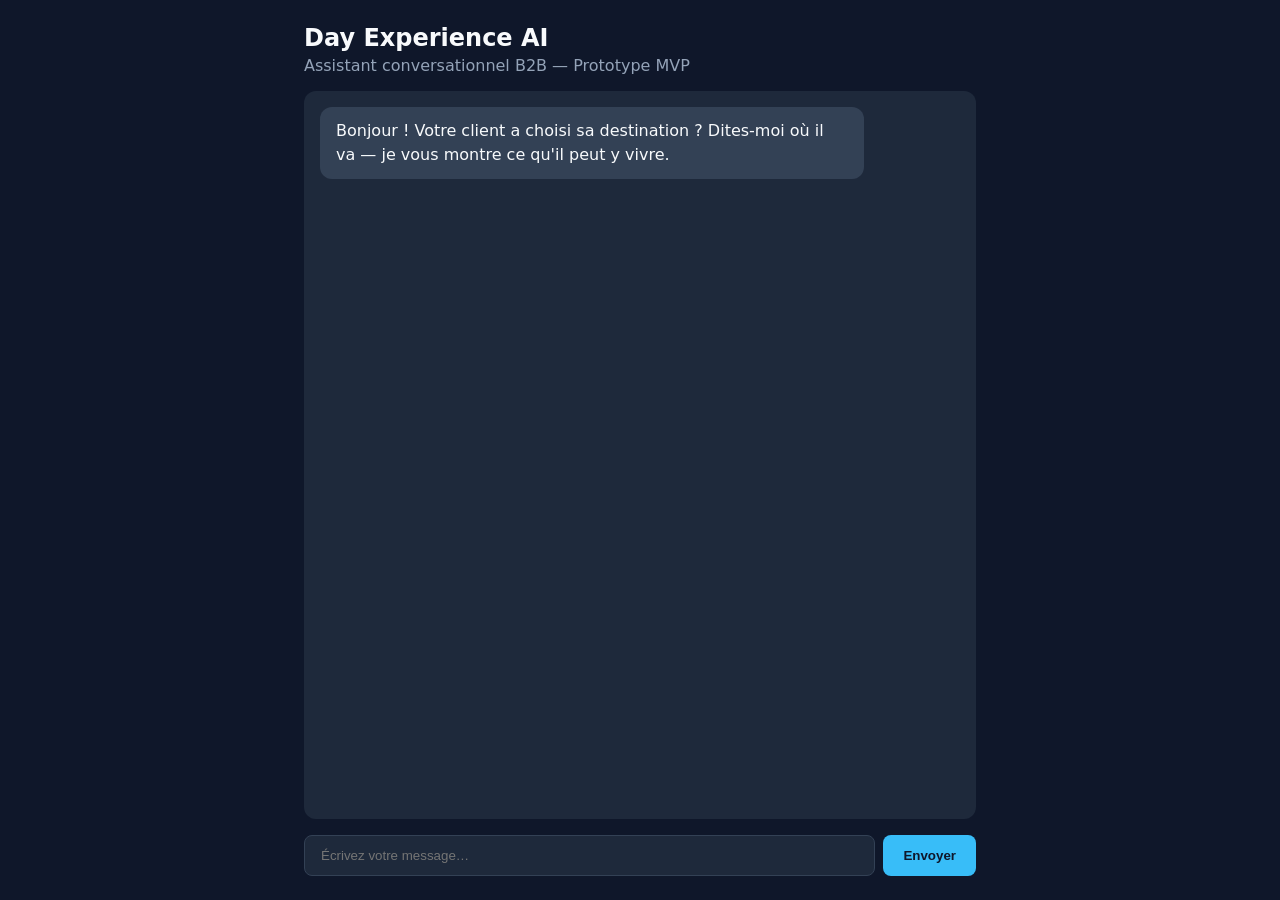
==== frontend/index.html @ 87101e87 "Initial commit" ====
<!DOCTYPE html>
<html lang="fr">
<head>
  <meta charset="UTF-8" />
  <meta name="viewport" content="width=device-width, initial-scale=1.0" />
  <title>Day Experience AI — Démo</title>
  <link rel="stylesheet" href="styles.css" />
</head>
<body>
  <main class="app">
    <header class="header">
      <h1>Day Experience AI</h1>
      <p>Assistant conversationnel B2B — Prototype MVP</p>
    </header>

    <section id="chat" class="chat" aria-live="polite">
      <div class="message bot">
        Bonjour ! Votre client a choisi sa destination ? Dites-moi où il va — je vous montre ce qu'il peut y vivre.
      </div>
    </section>

    <form id="chat-form" class="chat-form">
      <input
        id="message-input"
        type="text"
        placeholder="Écrivez votre message…"
        autocomplete="off"
        required
      />
      <button type="submit">Envoyer</button>
    </form>

    <section id="quote-panel" class="quote-panel" hidden>
      <div id="quote-summary" class="quote-summary"></div>
      <button type="button" id="quote-generate-btn" class="quote-generate-btn" disabled>
        Générer le devis PDF
      </button>
      <p id="quote-hint" class="quote-hint"></p>
    </section>
  </main>

  <script src="app.js"></script>
</body>
</html>
---- frontend/styles.css ----
:root {
  --bg: #0f172a;
  --surface: #1e293b;
  --accent: #38bdf8;
  --text: #f8fafc;
  --muted: #94a3b8;
}

* {
  box-sizing: border-box;
}

body {
  margin: 0;
  font-family: system-ui, -apple-system, sans-serif;
  background: var(--bg);
  color: var(--text);
  min-height: 100vh;
}

.app {
  max-width: 720px;
  margin: 0 auto;
  padding: 1.5rem;
  display: flex;
  flex-direction: column;
  min-height: 100vh;
}

.header h1 {
  margin: 0 0 0.25rem;
  font-size: 1.5rem;
}

.header p {
  margin: 0 0 1rem;
  color: var(--muted);
}

.chat {
  flex: 1;
  background: var(--surface);
  border-radius: 12px;
  padding: 1rem;
  overflow-y: auto;
  display: flex;
  flex-direction: column;
  gap: 0.75rem;
  margin-bottom: 1rem;
}

.message {
  max-width: 85%;
  padding: 0.75rem 1rem;
  border-radius: 12px;
  line-height: 1.5;
}

.message.bot {
  align-self: flex-start;
  background: #334155;
}

.message.user {
  align-self: flex-end;
  background: var(--accent);
  color: #0f172a;
}

.chat-form {
  display: flex;
  gap: 0.5rem;
}

.chat-form input {
  flex: 1;
  padding: 0.75rem 1rem;
  border: 1px solid #334155;
  border-radius: 8px;
  background: var(--surface);
  color: var(--text);
}

.chat-form button {
  padding: 0.75rem 1.25rem;
  border: none;
  border-radius: 8px;
  background: var(--accent);
  color: #0f172a;
  font-weight: 600;
  cursor: pointer;
}

.chat-form button:hover {
  opacity: 0.9;
}

.quote-download {
  display: flex;
  flex-direction: column;
  gap: 0.5rem;
}

.quote-download p {
  margin: 0;
}

.quote-btn {
  display: inline-block;
  padding: 0.5rem 1rem;
  background: #22c55e;
  color: #052e16;
  border-radius: 8px;
  font-weight: 600;
  text-decoration: none;
  width: fit-content;
}

.quote-btn:hover {
  opacity: 0.9;
}

.quote-panel {
  margin-top: 1rem;
  padding: 1rem;
  background: var(--surface);
  border-radius: 12px;
  border: 1px solid #334155;
}

.quote-summary {
  white-space: pre-line;
  font-size: 0.85rem;
  color: var(--muted);
  margin-bottom: 0.75rem;
  line-height: 1.45;
}

.quote-generate-btn {
  width: 100%;
  padding: 0.85rem 1rem;
  border: none;
  border-radius: 8px;
  background: #22c55e;
  color: #052e16;
  font-weight: 700;
  font-size: 1rem;
  cursor: pointer;
}

.quote-generate-btn:disabled {
  background: #334155;
  color: var(--muted);
  cursor: not-allowed;
}

.quote-generate-btn:not(:disabled):hover {
  opacity: 0.92;
}

.quote-hint {
  margin: 0.5rem 0 0;
  font-size: 0.8rem;
  color: var(--muted);
}
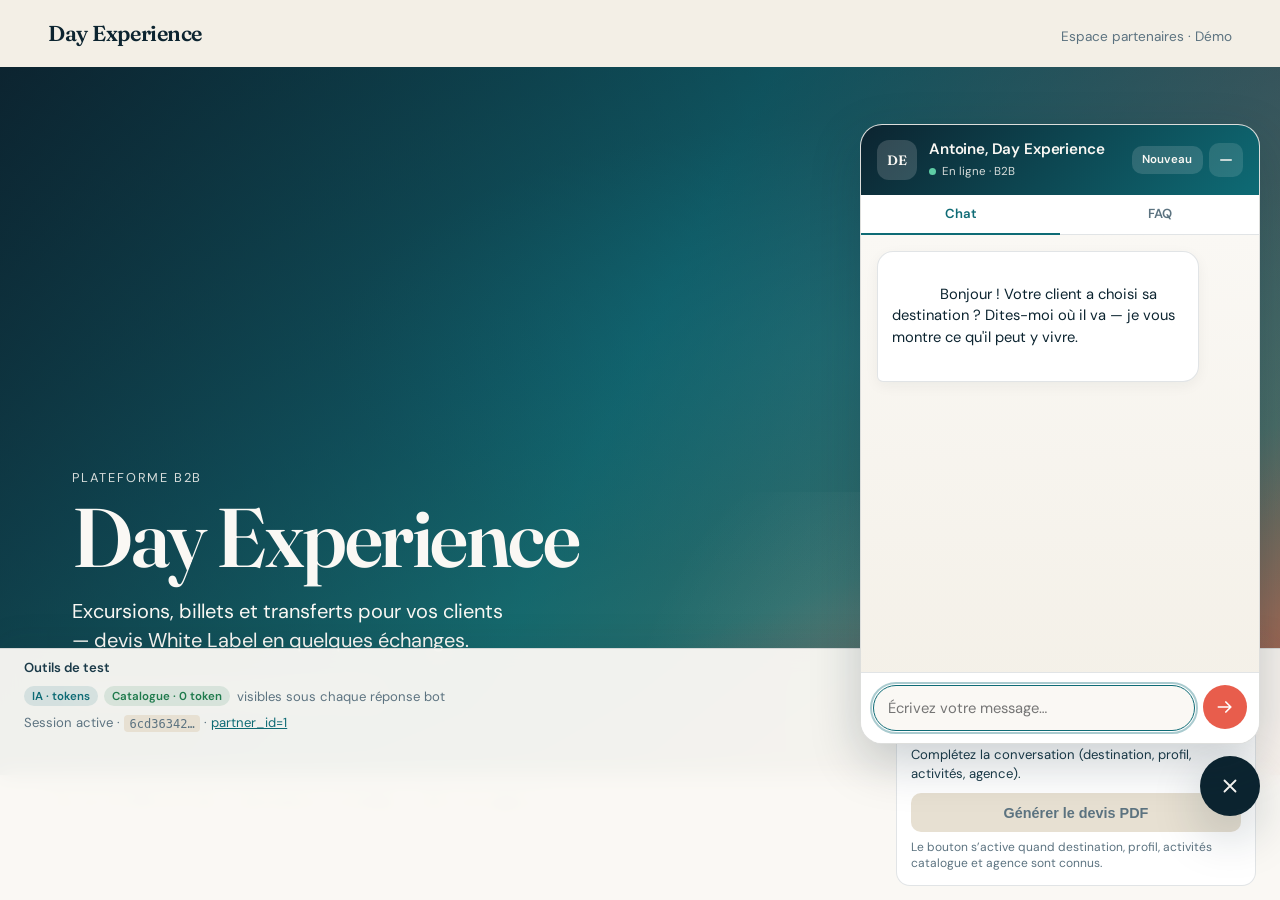
==== commit 54610a60: "Add conversation state machine, intent router, and golden transcript coverage. Stabilize quote confi" ====
--- a/frontend/index.html
+++ b/frontend/index.html
@@ -3,41 +3,191 @@
 <head>
   <meta charset="UTF-8" />
   <meta name="viewport" content="width=device-width, initial-scale=1.0" />
-  <title>Day Experience AI — Démo</title>
+  <title>Day Experience — Assistant B2B</title>
+  <link rel="preconnect" href="https://fonts.googleapis.com" />
+  <link rel="preconnect" href="https://fonts.gstatic.com" crossorigin />
+  <link href="https://fonts.googleapis.com/css2?family=DM+Sans:ital,opsz,wght@0,9..40,400;0,9..40,500;0,9..40,600;0,9..40,700;1,9..40,400&family=Fraunces:opsz,wght@9..144,500;9..144,600;9..144,700&display=swap" rel="stylesheet" />
   <link rel="stylesheet" href="styles.css" />
 </head>
 <body>
-  <main class="app">
-    <header class="header">
-      <h1>Day Experience AI</h1>
-      <p>Assistant conversationnel B2B — Prototype MVP</p>
-    </header>
+  <!-- Backdrop : site Day Experience (démo) -->
+  <div class="site">
+    <nav class="site-nav">
+      <span class="brand">Day Experience</span>
+      <span class="nav-meta">Espace partenaires · Démo</span>
+    </nav>
 
-    <section id="chat" class="chat" aria-live="polite">
-      <div class="message bot">
-        Bonjour ! Votre client a choisi sa destination ? Dites-moi où il va — je vous montre ce qu'il peut y vivre.
+    <section class="hero">
+      <div class="hero-copy">
+        <p class="hero-kicker">Plateforme B2B</p>
+        <h1 class="hero-title">Day Experience</h1>
+        <p class="hero-lead">
+          Excursions, billets et transferts pour vos clients — devis White Label en quelques échanges.
+        </p>
+        <p class="hero-hint">
+          L’assistant partenaire s’ouvre en bas à droite.
+        </p>
       </div>
     </section>
 
-    <form id="chat-form" class="chat-form">
-      <input
-        id="message-input"
-        type="text"
-        placeholder="Écrivez votre message…"
-        autocomplete="off"
-        required
-      />
-      <button type="submit">Envoyer</button>
-    </form>
+    <section class="site-strip" aria-hidden="true">
+      <p>Plus de 20&nbsp;000 activités · Destinations mondiales · Tarifs nets agence</p>
+    </section>
+  </div>
 
-    <section id="quote-panel" class="quote-panel" hidden>
-      <div id="quote-summary" class="quote-summary"></div>
-      <button type="button" id="quote-generate-btn" class="quote-generate-btn" disabled>
-        Générer le devis PDF
+  <!-- Launcher flotant -->
+  <button
+    type="button"
+    id="chat-launcher"
+    class="chat-launcher"
+    aria-label="Ouvrir l’assistant Day Experience"
+    aria-expanded="false"
+    aria-controls="chat-widget"
+  >
+    <span class="launcher-icon launcher-icon-open" aria-hidden="true">
+      <svg width="28" height="28" viewBox="0 0 24 24" fill="none">
+        <path d="M4 6.5A2.5 2.5 0 0 1 6.5 4h11A2.5 2.5 0 0 1 20 6.5v7a2.5 2.5 0 0 1-2.5 2.5H12l-4 3.5V16H6.5A2.5 2.5 0 0 1 4 13.5v-7Z" stroke="currentColor" stroke-width="1.7" stroke-linejoin="round"/>
+        <circle cx="9" cy="10" r="1" fill="currentColor"/>
+        <circle cx="12" cy="10" r="1" fill="currentColor"/>
+        <circle cx="15" cy="10" r="1" fill="currentColor"/>
+      </svg>
+    </span>
+    <span class="launcher-icon launcher-icon-close" aria-hidden="true">
+      <svg width="22" height="22" viewBox="0 0 24 24" fill="none">
+        <path d="M6 6l12 12M18 6L6 18" stroke="currentColor" stroke-width="2" stroke-linecap="round"/>
+      </svg>
+    </span>
+  </button>
+
+  <!-- Widget chat popup -->
+  <aside
+    id="chat-widget"
+    class="chat-widget"
+    role="dialog"
+    aria-label="Assistant Day Experience"
+    aria-hidden="true"
+  >
+    <header class="widget-header">
+      <div class="widget-identity">
+        <span class="widget-avatar" aria-hidden="true">DE</span>
+        <div>
+          <strong class="widget-title">Antoine, Day Experience</strong>
+          <span class="widget-status"><span class="status-dot"></span> En ligne · B2B</span>
+        </div>
+      </div>
+      <div class="widget-header-actions">
+        <button type="button" id="chat-new-session" class="widget-new" aria-label="Nouvelle conversation">
+          Nouveau
+        </button>
+        <button type="button" id="chat-minimize" class="widget-minimize" aria-label="Réduire le chat">
+          <svg width="18" height="18" viewBox="0 0 24 24" fill="none" aria-hidden="true">
+            <path d="M5 12h14" stroke="currentColor" stroke-width="2" stroke-linecap="round"/>
+          </svg>
+        </button>
+      </div>
+    </header>
+
+    <nav class="widget-tabs" role="tablist" aria-label="Assistant">
+      <button
+        type="button"
+        class="widget-tab is-active"
+        role="tab"
+        id="tab-chat"
+        aria-selected="true"
+        aria-controls="panel-chat"
+        data-tab="chat"
+      >
+        Chat
       </button>
-      <p id="quote-hint" class="quote-hint"></p>
-    </section>
-  </main>
+      <button
+        type="button"
+        class="widget-tab"
+        role="tab"
+        id="tab-faq"
+        aria-selected="false"
+        aria-controls="panel-faq"
+        data-tab="faq"
+      >
+        FAQ
+      </button>
+    </nav>
+
+    <div id="panel-chat" class="widget-panel is-active" role="tabpanel" aria-labelledby="tab-chat">
+      <section id="chat" class="chat" aria-live="polite">
+        <div class="message bot">
+          <div class="message-body">
+            Bonjour ! Votre client a choisi sa destination ? Dites-moi où il va — je vous montre ce qu'il peut y vivre.
+          </div>
+        </div>
+      </section>
+
+      <form id="chat-form" class="chat-form">
+        <input
+          id="message-input"
+          type="text"
+          placeholder="Écrivez votre message…"
+          autocomplete="off"
+          required
+        />
+        <button type="submit" aria-label="Envoyer">
+          <svg width="20" height="20" viewBox="0 0 24 24" fill="none" aria-hidden="true">
+            <path d="M4 12h14M13 6l6 6-6 6" stroke="currentColor" stroke-width="2" stroke-linecap="round" stroke-linejoin="round"/>
+          </svg>
+        </button>
+      </form>
+    </div>
+
+    <div id="panel-faq" class="widget-panel" role="tabpanel" aria-labelledby="tab-faq" hidden>
+      <div class="faq-toolbar">
+        <label class="faq-search-label" for="faq-search">Rechercher</label>
+        <input
+          id="faq-search"
+          type="search"
+          class="faq-search"
+          placeholder="Ex. commission, annulation…"
+          autocomplete="off"
+        />
+      </div>
+      <div id="faq-list" class="faq-list" aria-live="polite"></div>
+      <p id="faq-empty" class="faq-empty" hidden>Aucun résultat pour cette recherche.</p>
+    </div>
+  </aside>
+
+  <!-- Dock test : tokens + devis (conservé pour QA) -->
+  <aside class="dev-dock" aria-label="Outils de test">
+    <button type="button" id="dock-toggle" class="dock-toggle" aria-expanded="true">
+      <span>Outils de test</span>
+      <span class="dock-chevron" aria-hidden="true">▾</span>
+    </button>
+    <div id="dock-body" class="dock-body">
+      <div class="dock-meta">
+        <p class="dock-legend">
+          <span class="pill pill-llm">IA · tokens</span>
+          <span class="pill pill-local">Catalogue · 0 token</span>
+          visibles sous chaque réponse bot
+        </p>
+        <p class="dock-session">
+          Session active ·
+          <code id="session-display">—</code>
+          ·
+          <a id="partner-link" href="?partner_id=1">partner_id=1</a>
+        </p>
+      </div>
+
+      <section id="quote-panel" class="quote-panel">
+        <h2 class="quote-heading">Devis manager</h2>
+        <div id="quote-summary" class="quote-summary">
+          Complétez la conversation (destination, profil, activités, agence).
+        </div>
+        <button type="button" id="quote-generate-btn" class="quote-generate-btn" disabled>
+          Générer le devis PDF
+        </button>
+        <p id="quote-hint" class="quote-hint">
+          Le bouton s’active quand destination, profil, activités catalogue et agence sont connus.
+        </p>
+      </section>
+    </div>
+  </aside>
 
   <script src="app.js"></script>
 </body>
--- a/frontend/styles.css
+++ b/frontend/styles.css
@@ -1,98 +1,654 @@
 :root {
-  --bg: #0f172a;
-  --surface: #1e293b;
-  --accent: #38bdf8;
-  --text: #f8fafc;
-  --muted: #94a3b8;
+  --ink: #0c2430;
+  --ink-soft: #1a3a48;
+  --sand: #f3efe6;
+  --sand-deep: #e7e0d2;
+  --foam: #faf8f4;
+  --sea: #0e6b75;
+  --sea-bright: #128a96;
+  --coral: #e85d4c;
+  --coral-deep: #d44938;
+  --mist: #5c7380;
+  --line: rgba(12, 36, 48, 0.12);
+  --shadow: 0 18px 50px rgba(12, 36, 48, 0.22);
+  --radius-lg: 22px;
+  --font-display: "Fraunces", Georgia, serif;
+  --font-body: "DM Sans", sans-serif;
+  --widget-w: min(400px, calc(100vw - 1.5rem));
+  --widget-h: min(620px, calc(100vh - 7.5rem));
+  --dock-h: auto;
 }
 
 * {
   box-sizing: border-box;
 }
 
+html,
 body {
   margin: 0;
-  font-family: system-ui, -apple-system, sans-serif;
-  background: var(--bg);
-  color: var(--text);
+  min-height: 100%;
+}
+
+body {
+  font-family: var(--font-body);
+  color: var(--ink);
+  background: var(--sand);
+  overflow-x: hidden;
+}
+
+/* ——— Site backdrop ——— */
+.site {
   min-height: 100vh;
-}
-
-.app {
-  max-width: 720px;
-  margin: 0 auto;
-  padding: 1.5rem;
   display: flex;
   flex-direction: column;
-  min-height: 100vh;
-}
-
-.header h1 {
-  margin: 0 0 0.25rem;
-  font-size: 1.5rem;
-}
-
-.header p {
-  margin: 0 0 1rem;
-  color: var(--muted);
+}
+
+.site-nav {
+  display: flex;
+  align-items: baseline;
+  justify-content: space-between;
+  gap: 1rem;
+  padding: 1.25rem clamp(1.25rem, 4vw, 3rem);
+  position: relative;
+  z-index: 2;
+}
+
+.brand {
+  font-family: var(--font-display);
+  font-size: 1.35rem;
+  font-weight: 600;
+  letter-spacing: -0.02em;
+}
+
+.nav-meta {
+  font-size: 0.85rem;
+  color: var(--mist);
+}
+
+.hero {
+  flex: 1;
+  position: relative;
+  display: grid;
+  align-items: end;
+  min-height: 72vh;
+  padding: clamp(2rem, 6vw, 4.5rem);
+  background:
+    linear-gradient(115deg, rgba(12, 36, 48, 0.72) 0%, rgba(14, 107, 117, 0.45) 48%, rgba(232, 93, 76, 0.28) 100%),
+    radial-gradient(ellipse 80% 60% at 70% 40%, rgba(18, 138, 150, 0.35), transparent 55%),
+    linear-gradient(160deg, #0c2430 0%, #134e5a 42%, #1f6f6a 70%, #c96b4a 100%);
+  color: var(--foam);
+  overflow: hidden;
+  animation: hero-in 0.9s ease-out both;
+}
+
+.hero::after {
+  content: "";
+  position: absolute;
+  inset: auto -10% -30% 40%;
+  height: 70%;
+  background: radial-gradient(circle, rgba(250, 248, 244, 0.14), transparent 65%);
+  pointer-events: none;
+  animation: drift 12s ease-in-out infinite alternate;
+}
+
+.hero-copy {
+  position: relative;
+  z-index: 1;
+  max-width: 34rem;
+}
+
+.hero-kicker {
+  margin: 0 0 0.75rem;
+  font-size: 0.8rem;
+  letter-spacing: 0.14em;
+  text-transform: uppercase;
+  opacity: 0.85;
+}
+
+.hero-title {
+  margin: 0;
+  font-family: var(--font-display);
+  font-size: clamp(2.8rem, 8vw, 5.2rem);
+  font-weight: 600;
+  letter-spacing: -0.03em;
+  line-height: 0.95;
+  animation: rise 0.85s 0.1s ease-out both;
+}
+
+.hero-lead {
+  margin: 1.25rem 0 0;
+  font-size: clamp(1.05rem, 2.2vw, 1.25rem);
+  line-height: 1.45;
+  max-width: 28rem;
+  opacity: 0.92;
+  animation: rise 0.85s 0.22s ease-out both;
+}
+
+.hero-hint {
+  margin: 1.75rem 0 0;
+  font-size: 0.92rem;
+  opacity: 0.75;
+  animation: rise 0.85s 0.35s ease-out both;
+}
+
+.site-strip {
+  padding: 1rem clamp(1.25rem, 4vw, 3rem) 5.5rem;
+  background: var(--foam);
+  border-top: 1px solid var(--line);
+}
+
+.site-strip p {
+  margin: 0;
+  color: var(--mist);
+  font-size: 0.95rem;
+}
+
+@keyframes hero-in {
+  from { opacity: 0.6; }
+  to { opacity: 1; }
+}
+
+@keyframes rise {
+  from { opacity: 0; transform: translateY(14px); }
+  to { opacity: 1; transform: translateY(0); }
+}
+
+@keyframes drift {
+  from { transform: translate3d(0, 0, 0); }
+  to { transform: translate3d(-4%, 6%, 0); }
+}
+
+@keyframes widget-in {
+  from { opacity: 0; transform: translateY(16px) scale(0.96); }
+  to { opacity: 1; transform: translateY(0) scale(1); }
+}
+
+@keyframes pulse-dot {
+  0%, 100% { opacity: 1; transform: scale(1); }
+  50% { opacity: 0.55; transform: scale(0.85); }
+}
+
+/* ——— Launcher ——— */
+.chat-launcher {
+  position: fixed;
+  right: 1.25rem;
+  bottom: 5.25rem;
+  z-index: 40;
+  width: 60px;
+  height: 60px;
+  border: none;
+  border-radius: 999px;
+  background: var(--sea);
+  color: var(--foam);
+  box-shadow: var(--shadow);
+  cursor: pointer;
+  display: grid;
+  place-items: center;
+  transition: transform 0.2s ease, background 0.2s ease, box-shadow 0.2s ease;
+}
+
+.chat-launcher:hover {
+  background: var(--sea-bright);
+  transform: translateY(-2px) scale(1.03);
+}
+
+.chat-launcher:focus-visible {
+  outline: 3px solid var(--coral);
+  outline-offset: 3px;
+}
+
+.chat-launcher.is-open {
+  background: var(--ink);
+}
+
+.launcher-icon {
+  display: grid;
+  place-items: center;
+  transition: opacity 0.2s ease, transform 0.2s ease;
+}
+
+.launcher-icon-close {
+  position: absolute;
+  opacity: 0;
+  transform: rotate(-45deg) scale(0.8);
+}
+
+.chat-launcher.is-open .launcher-icon-open {
+  opacity: 0;
+  transform: rotate(45deg) scale(0.8);
+}
+
+.chat-launcher.is-open .launcher-icon-close {
+  opacity: 1;
+  transform: rotate(0) scale(1);
+}
+
+/* ——— Chat widget ——— */
+.chat-widget {
+  position: fixed;
+  right: 1.25rem;
+  bottom: calc(5.25rem + 72px);
+  z-index: 50;
+  width: var(--widget-w);
+  height: var(--widget-h);
+  max-height: var(--widget-h);
+  display: flex;
+  flex-direction: column;
+  background: var(--foam);
+  border-radius: var(--radius-lg);
+  box-shadow: var(--shadow);
+  border: 1px solid var(--line);
+  overflow: hidden;
+  opacity: 0;
+  pointer-events: none;
+  transform: translateY(16px) scale(0.96);
+  transform-origin: bottom right;
+}
+
+.chat-widget.is-open {
+  opacity: 1;
+  pointer-events: auto;
+  animation: widget-in 0.28s cubic-bezier(0.22, 1, 0.36, 1) both;
+}
+
+.widget-header {
+  display: flex;
+  align-items: center;
+  justify-content: space-between;
+  gap: 0.75rem;
+  padding: 0.9rem 1rem;
+  background: linear-gradient(135deg, var(--ink) 0%, var(--sea) 100%);
+  color: var(--foam);
+}
+
+.widget-identity {
+  display: flex;
+  align-items: center;
+  gap: 0.75rem;
+  min-width: 0;
+}
+
+.widget-avatar {
+  flex-shrink: 0;
+  width: 40px;
+  height: 40px;
+  border-radius: 12px;
+  display: grid;
+  place-items: center;
+  background: rgba(250, 248, 244, 0.16);
+  font-family: var(--font-display);
+  font-size: 0.85rem;
+  font-weight: 600;
+}
+
+.widget-title {
+  display: block;
+  font-size: 0.95rem;
+  font-weight: 600;
+  letter-spacing: -0.01em;
+}
+
+.widget-status {
+  display: inline-flex;
+  align-items: center;
+  gap: 0.35rem;
+  font-size: 0.72rem;
+  opacity: 0.85;
+}
+
+.status-dot {
+  width: 7px;
+  height: 7px;
+  border-radius: 50%;
+  background: #6ee7b7;
+  animation: pulse-dot 2s ease-in-out infinite;
+}
+
+.widget-header-actions {
+  display: flex;
+  align-items: center;
+  gap: 0.4rem;
+  flex-shrink: 0;
+}
+
+.widget-new {
+  border: none;
+  background: rgba(250, 248, 244, 0.14);
+  color: var(--foam);
+  font: inherit;
+  font-size: 0.72rem;
+  font-weight: 600;
+  padding: 0.4rem 0.65rem;
+  border-radius: 10px;
+  cursor: pointer;
+  white-space: nowrap;
+}
+
+.widget-new:hover {
+  background: rgba(250, 248, 244, 0.24);
+}
+
+.widget-minimize {
+  border: none;
+  background: rgba(250, 248, 244, 0.12);
+  color: var(--foam);
+  width: 34px;
+  height: 34px;
+  border-radius: 10px;
+  cursor: pointer;
+  display: grid;
+  place-items: center;
+}
+
+.widget-minimize:hover {
+  background: rgba(250, 248, 244, 0.22);
+}
+
+.widget-tabs {
+  display: flex;
+  gap: 0;
+  border-bottom: 1px solid var(--line);
+  background: #fff;
+  flex-shrink: 0;
+}
+
+.widget-tab {
+  flex: 1;
+  border: none;
+  background: transparent;
+  padding: 0.65rem 0.5rem;
+  font: inherit;
+  font-size: 0.82rem;
+  font-weight: 600;
+  color: var(--mist);
+  cursor: pointer;
+  border-bottom: 2px solid transparent;
+  margin-bottom: -1px;
+  transition: color 0.15s ease, border-color 0.15s ease;
+}
+
+.widget-tab:hover {
+  color: var(--ink);
+}
+
+.widget-tab.is-active {
+  color: var(--sea);
+  border-bottom-color: var(--sea);
+}
+
+.widget-panel {
+  display: none;
+  flex: 1 1 auto;
+  min-height: 0;
+  flex-direction: column;
+  overflow: hidden;
+}
+
+.widget-panel.is-active {
+  display: flex;
 }
 
 .chat {
   flex: 1;
-  background: var(--surface);
-  border-radius: 12px;
+  overflow-y: auto;
   padding: 1rem;
-  overflow-y: auto;
   display: flex;
   flex-direction: column;
   gap: 0.75rem;
-  margin-bottom: 1rem;
+  background:
+    linear-gradient(180deg, var(--foam), var(--sand) 120%);
+}
+
+.faq-toolbar {
+  padding: 0.75rem 0.85rem 0.5rem;
+  background: var(--foam);
+  border-bottom: 1px solid var(--line);
+  flex-shrink: 0;
+}
+
+.faq-search-label {
+  position: absolute;
+  width: 1px;
+  height: 1px;
+  overflow: hidden;
+  clip: rect(0 0 0 0);
+}
+
+.faq-search {
+  width: 100%;
+  padding: 0.65rem 0.85rem;
+  border: 1px solid var(--line);
+  border-radius: 12px;
+  background: #fff;
+  color: var(--ink);
+  font: inherit;
+  font-size: 0.88rem;
+}
+
+.faq-search:focus {
+  outline: 2px solid rgba(14, 107, 117, 0.35);
+  outline-offset: 1px;
+  border-color: var(--sea);
+}
+
+.faq-list {
+  flex: 1 1 auto;
+  min-height: 0;
+  overflow-x: hidden;
+  overflow-y: auto;
+  padding: 0.65rem 0.75rem 1rem;
+  background: linear-gradient(180deg, var(--foam), var(--sand) 120%);
+  -webkit-overflow-scrolling: touch;
+}
+
+.faq-item {
+  display: block;
+  flex: none;
+  flex-shrink: 0;
+  width: 100%;
+  margin: 0 0 0.55rem;
+  border: 1px solid var(--line);
+  border-radius: 12px;
+  background: #fff;
+  overflow: visible;
+  box-sizing: border-box;
+}
+
+.faq-item:last-child {
+  margin-bottom: 0;
+}
+
+.faq-item-q {
+  width: 100%;
+  display: flex;
+  align-items: flex-start;
+  justify-content: space-between;
+  gap: 0.6rem;
+  padding: 0.75rem 0.85rem;
+  border: none;
+  background: transparent;
+  text-align: left;
+  font: inherit;
+  font-size: 0.84rem;
+  font-weight: 600;
+  color: var(--ink);
+  cursor: pointer;
+  line-height: 1.4;
+  box-sizing: border-box;
+}
+
+.faq-item-q:hover {
+  background: rgba(14, 107, 117, 0.06);
+}
+
+.faq-item-text {
+  flex: 1 1 auto;
+  min-width: 0;
+  display: block;
+}
+
+.faq-item-cat {
+  display: block;
+  font-size: 0.68rem;
+  font-weight: 500;
+  color: var(--sea);
+  margin-bottom: 0.25rem;
+  text-transform: uppercase;
+  letter-spacing: 0.04em;
+  line-height: 1.2;
+}
+
+.faq-item-title {
+  display: block;
+  font-size: 0.84rem;
+  font-weight: 600;
+  color: var(--ink);
+  line-height: 1.4;
+  white-space: normal;
+  overflow-wrap: anywhere;
+}
+
+.faq-chevron {
+  flex: 0 0 auto;
+  opacity: 0.45;
+  transition: transform 0.18s ease;
+  margin-top: 0.2rem;
+  line-height: 0;
+}
+
+.faq-item.is-open .faq-chevron {
+  transform: rotate(180deg);
+}
+
+.faq-item-a {
+  display: none;
+  padding: 0 0.85rem 0.85rem;
+  font-size: 0.82rem;
+  line-height: 1.5;
+  color: var(--ink-soft);
+  border-top: 1px solid var(--line);
+}
+
+.faq-item.is-open .faq-item-a {
+  display: block;
+  padding-top: 0.7rem;
+}
+
+.faq-ask {
+  display: inline-block;
+  margin-top: 0.6rem;
+  border: none;
+  background: transparent;
+  color: var(--sea);
+  font: inherit;
+  font-size: 0.78rem;
+  font-weight: 600;
+  cursor: pointer;
+  padding: 0;
+  text-decoration: underline;
+  text-underline-offset: 2px;
+}
+
+.faq-ask:hover {
+  color: var(--sea-bright);
+}
+
+.faq-empty {
+  margin: 0;
+  padding: 1.5rem 1rem;
+  text-align: center;
+  font-size: 0.85rem;
+  color: var(--mist);
+  flex-shrink: 0;
 }
 
 .message {
-  max-width: 85%;
-  padding: 0.75rem 1rem;
-  border-radius: 12px;
-  line-height: 1.5;
+  max-width: 88%;
+  padding: 0.7rem 0.9rem;
+  border-radius: 16px;
+  line-height: 1.45;
+  font-size: 0.92rem;
+}
+
+.message-body {
+  white-space: pre-wrap;
+  word-break: break-word;
 }
 
 .message.bot {
   align-self: flex-start;
-  background: #334155;
+  background: #fff;
+  border: 1px solid var(--line);
+  border-bottom-left-radius: 6px;
+  color: var(--ink);
+  box-shadow: 0 4px 14px rgba(12, 36, 48, 0.05);
 }
 
 .message.user {
   align-self: flex-end;
-  background: var(--accent);
-  color: #0f172a;
+  background: var(--sea);
+  color: var(--foam);
+  border-bottom-right-radius: 6px;
+}
+
+.usage-badge {
+  margin-top: 0.45rem;
+  font-size: 0.68rem;
+  opacity: 0.9;
+  padding-top: 0.35rem;
+  border-top: 1px solid var(--line);
+  font-variant-numeric: tabular-nums;
+}
+
+.usage-llm {
+  color: var(--sea);
+}
+
+.usage-local {
+  color: #1f7a4d;
 }
 
 .chat-form {
   display: flex;
   gap: 0.5rem;
+  padding: 0.75rem;
+  border-top: 1px solid var(--line);
+  background: #fff;
 }
 
 .chat-form input {
   flex: 1;
-  padding: 0.75rem 1rem;
-  border: 1px solid #334155;
-  border-radius: 8px;
-  background: var(--surface);
-  color: var(--text);
+  padding: 0.75rem 0.9rem;
+  border: 1px solid var(--line);
+  border-radius: 999px;
+  background: var(--foam);
+  color: var(--ink);
+  font: inherit;
+  font-size: 0.92rem;
+}
+
+.chat-form input:focus {
+  outline: 2px solid rgba(14, 107, 117, 0.35);
+  outline-offset: 1px;
+  border-color: var(--sea);
 }
 
 .chat-form button {
-  padding: 0.75rem 1.25rem;
+  width: 44px;
+  height: 44px;
   border: none;
-  border-radius: 8px;
-  background: var(--accent);
-  color: #0f172a;
-  font-weight: 600;
+  border-radius: 999px;
+  background: var(--coral);
+  color: #fff;
   cursor: pointer;
+  display: grid;
+  place-items: center;
+  transition: background 0.15s ease, transform 0.15s ease;
 }
 
 .chat-form button:hover {
-  opacity: 0.9;
+  background: var(--coral-deep);
+  transform: scale(1.04);
 }
 
 .quote-download {
@@ -107,59 +663,198 @@
 
 .quote-btn {
   display: inline-block;
-  padding: 0.5rem 1rem;
-  background: #22c55e;
-  color: #052e16;
-  border-radius: 8px;
-  font-weight: 600;
+  padding: 0.5rem 0.9rem;
+  background: var(--sea);
+  color: var(--foam);
+  border-radius: 999px;
+  font-weight: 600;
+  font-size: 0.85rem;
   text-decoration: none;
   width: fit-content;
 }
 
 .quote-btn:hover {
-  opacity: 0.9;
+  background: var(--sea-bright);
+}
+
+/* ——— Dev dock (test) ——— */
+.dev-dock {
+  position: fixed;
+  left: 0;
+  right: 0;
+  bottom: 0;
+  z-index: 30;
+  background: rgba(250, 248, 244, 0.96);
+  backdrop-filter: blur(10px);
+  border-top: 1px solid var(--line);
+  box-shadow: 0 -8px 30px rgba(12, 36, 48, 0.08);
+}
+
+.dock-toggle {
+  width: 100%;
+  display: flex;
+  align-items: center;
+  justify-content: space-between;
+  gap: 1rem;
+  padding: 0.65rem clamp(1rem, 3vw, 1.5rem);
+  border: none;
+  background: transparent;
+  font: inherit;
+  font-size: 0.82rem;
+  font-weight: 600;
+  color: var(--ink-soft);
+  cursor: pointer;
+}
+
+.dock-chevron {
+  transition: transform 0.2s ease;
+}
+
+.dev-dock.is-collapsed .dock-chevron {
+  transform: rotate(-90deg);
+}
+
+.dev-dock.is-collapsed .dock-body {
+  display: none;
+}
+
+.dock-body {
+  padding: 0 clamp(1rem, 3vw, 1.5rem) 0.9rem;
+  display: grid;
+  grid-template-columns: 1fr minmax(240px, 360px);
+  gap: 1rem;
+  align-items: start;
+  max-height: 42vh;
+  overflow: auto;
+}
+
+.dock-meta {
+  font-size: 0.82rem;
+  color: var(--mist);
+}
+
+.dock-legend {
+  margin: 0 0 0.5rem;
+  display: flex;
+  flex-wrap: wrap;
+  gap: 0.4rem;
+  align-items: center;
+}
+
+.pill {
+  display: inline-block;
+  padding: 0.15rem 0.5rem;
+  border-radius: 999px;
+  font-size: 0.72rem;
+  font-weight: 600;
+}
+
+.pill-llm {
+  background: rgba(14, 107, 117, 0.12);
+  color: var(--sea);
+}
+
+.pill-local {
+  background: rgba(31, 122, 77, 0.12);
+  color: #1f7a4d;
+}
+
+.dock-session {
+  margin: 0;
+}
+
+.dock-session code {
+  font-size: 0.75rem;
+  background: var(--sand-deep);
+  padding: 0.1rem 0.35rem;
+  border-radius: 4px;
+}
+
+.dock-session a {
+  color: var(--sea);
 }
 
 .quote-panel {
-  margin-top: 1rem;
-  padding: 1rem;
-  background: var(--surface);
-  border-radius: 12px;
-  border: 1px solid #334155;
+  padding: 0.85rem;
+  background: #fff;
+  border: 1px solid var(--line);
+  border-radius: 14px;
+}
+
+.quote-heading {
+  margin: 0 0 0.5rem;
+  font-size: 0.8rem;
+  font-weight: 700;
+  letter-spacing: 0.04em;
+  text-transform: uppercase;
+  color: var(--mist);
 }
 
 .quote-summary {
   white-space: pre-line;
-  font-size: 0.85rem;
-  color: var(--muted);
-  margin-bottom: 0.75rem;
+  font-size: 0.82rem;
+  color: var(--ink-soft);
+  margin-bottom: 0.65rem;
   line-height: 1.45;
+  max-height: 8rem;
+  overflow: auto;
 }
 
 .quote-generate-btn {
   width: 100%;
-  padding: 0.85rem 1rem;
+  padding: 0.7rem 1rem;
   border: none;
-  border-radius: 8px;
-  background: #22c55e;
-  color: #052e16;
+  border-radius: 10px;
+  background: var(--sea);
+  color: var(--foam);
   font-weight: 700;
-  font-size: 1rem;
+  font-size: 0.9rem;
   cursor: pointer;
 }
 
 .quote-generate-btn:disabled {
-  background: #334155;
-  color: var(--muted);
+  background: var(--sand-deep);
+  color: var(--mist);
   cursor: not-allowed;
 }
 
 .quote-generate-btn:not(:disabled):hover {
-  opacity: 0.92;
+  background: var(--sea-bright);
 }
 
 .quote-hint {
-  margin: 0.5rem 0 0;
-  font-size: 0.8rem;
-  color: var(--muted);
-}
+  margin: 0.45rem 0 0;
+  font-size: 0.75rem;
+  color: var(--mist);
+}
+
+@media (max-width: 760px) {
+  .dock-body {
+    grid-template-columns: 1fr;
+  }
+
+  .chat-launcher {
+    bottom: 4.5rem;
+    right: 1rem;
+  }
+
+  .chat-widget {
+    right: 0.75rem;
+    left: 0.75rem;
+    width: auto;
+    bottom: calc(4.5rem + 68px);
+    height: min(70vh, 560px);
+  }
+
+  .hero {
+    min-height: 68vh;
+  }
+}
+
+@media (max-width: 480px) {
+  .site-nav {
+    flex-direction: column;
+    align-items: flex-start;
+    gap: 0.25rem;
+  }
+}
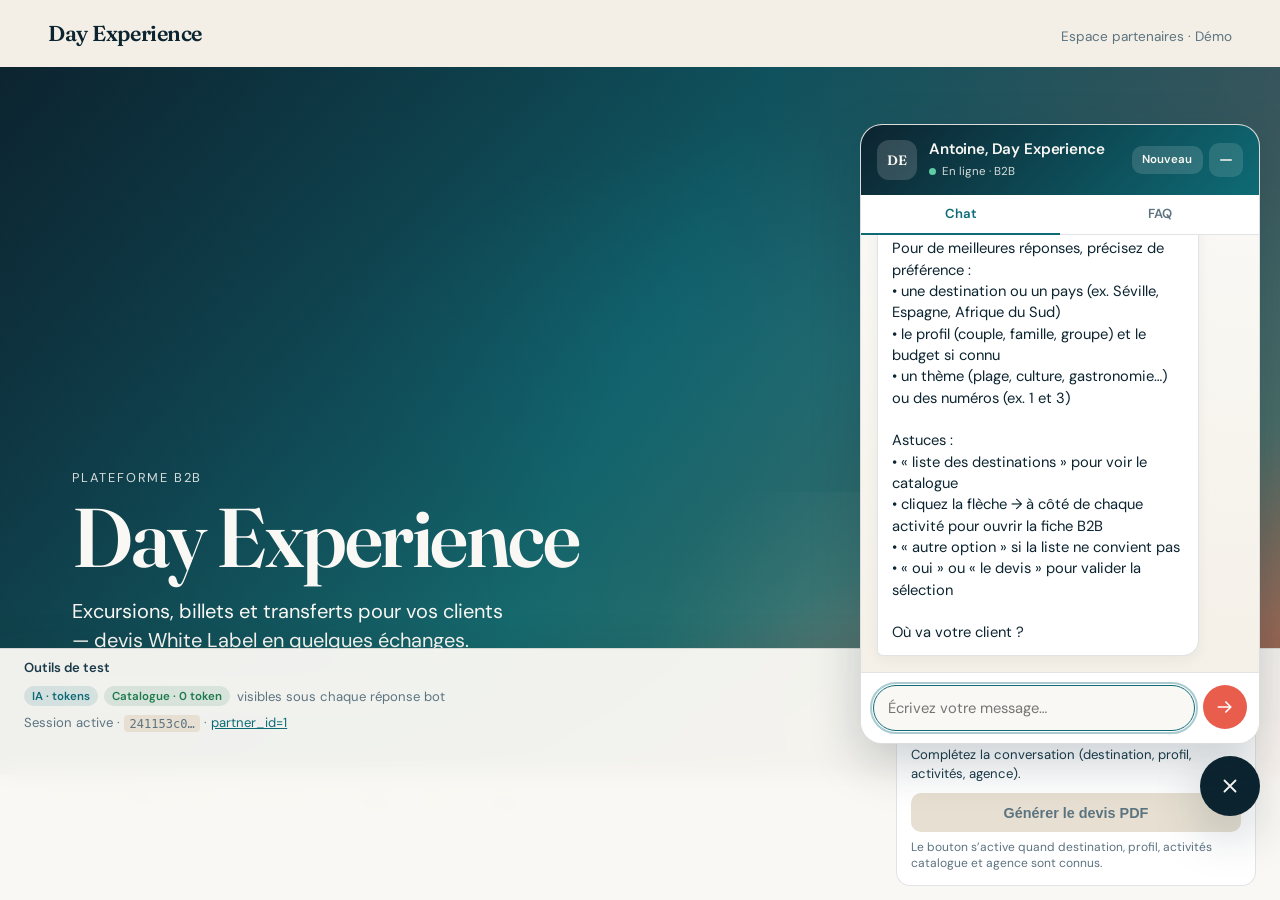
==== commit 76766826: "Add chat turn logging and replace activity URLs with clickable arrows. Track each chat turn in JSONL" ====
--- a/frontend/index.html
+++ b/frontend/index.html
@@ -115,9 +115,22 @@
     <div id="panel-chat" class="widget-panel is-active" role="tabpanel" aria-labelledby="tab-chat">
       <section id="chat" class="chat" aria-live="polite">
         <div class="message bot">
-          <div class="message-body">
-            Bonjour ! Votre client a choisi sa destination ? Dites-moi où il va — je vous montre ce qu'il peut y vivre.
-          </div>
+          <div class="message-body">Bonjour !
+
+Je vous aide à trouver des activités catalogue et à préparer un devis.
+
+Pour de meilleures réponses, précisez de préférence :
+• une destination ou un pays (ex. Séville, Espagne, Afrique du Sud)
+• le profil (couple, famille, groupe) et le budget si connu
+• un thème (plage, culture, gastronomie…) ou des numéros (ex. 1 et 3)
+
+Astuces :
+• « liste des destinations » pour voir le catalogue
+• cliquez la flèche → à côté de chaque activité pour ouvrir la fiche B2B
+• « autre option » si la liste ne convient pas
+• « oui » ou « le devis » pour valider la sélection
+
+Où va votre client ?</div>
         </div>
       </section>
 
--- a/frontend/styles.css
+++ b/frontend/styles.css
@@ -575,6 +575,40 @@
   word-break: break-word;
 }
 
+.message-body a {
+  color: var(--brand, #c45c26);
+  text-decoration: underline;
+  word-break: break-all;
+}
+
+.message-body a:hover {
+  opacity: 0.85;
+}
+
+.message-body a.activity-arrow {
+  display: inline-flex;
+  align-items: center;
+  justify-content: center;
+  margin-left: 0.35rem;
+  padding: 0.05rem 0.35rem;
+  font-size: 1.05em;
+  font-weight: 600;
+  line-height: 1;
+  color: var(--sea, #0c2430);
+  text-decoration: none;
+  word-break: normal;
+  border-radius: 6px;
+  background: rgba(12, 36, 48, 0.06);
+  vertical-align: middle;
+  transition: background 0.15s ease, transform 0.15s ease;
+}
+
+.message-body a.activity-arrow:hover {
+  opacity: 1;
+  background: rgba(12, 36, 48, 0.12);
+  transform: translateX(2px);
+}
+
 .message.bot {
   align-self: flex-start;
   background: #fff;
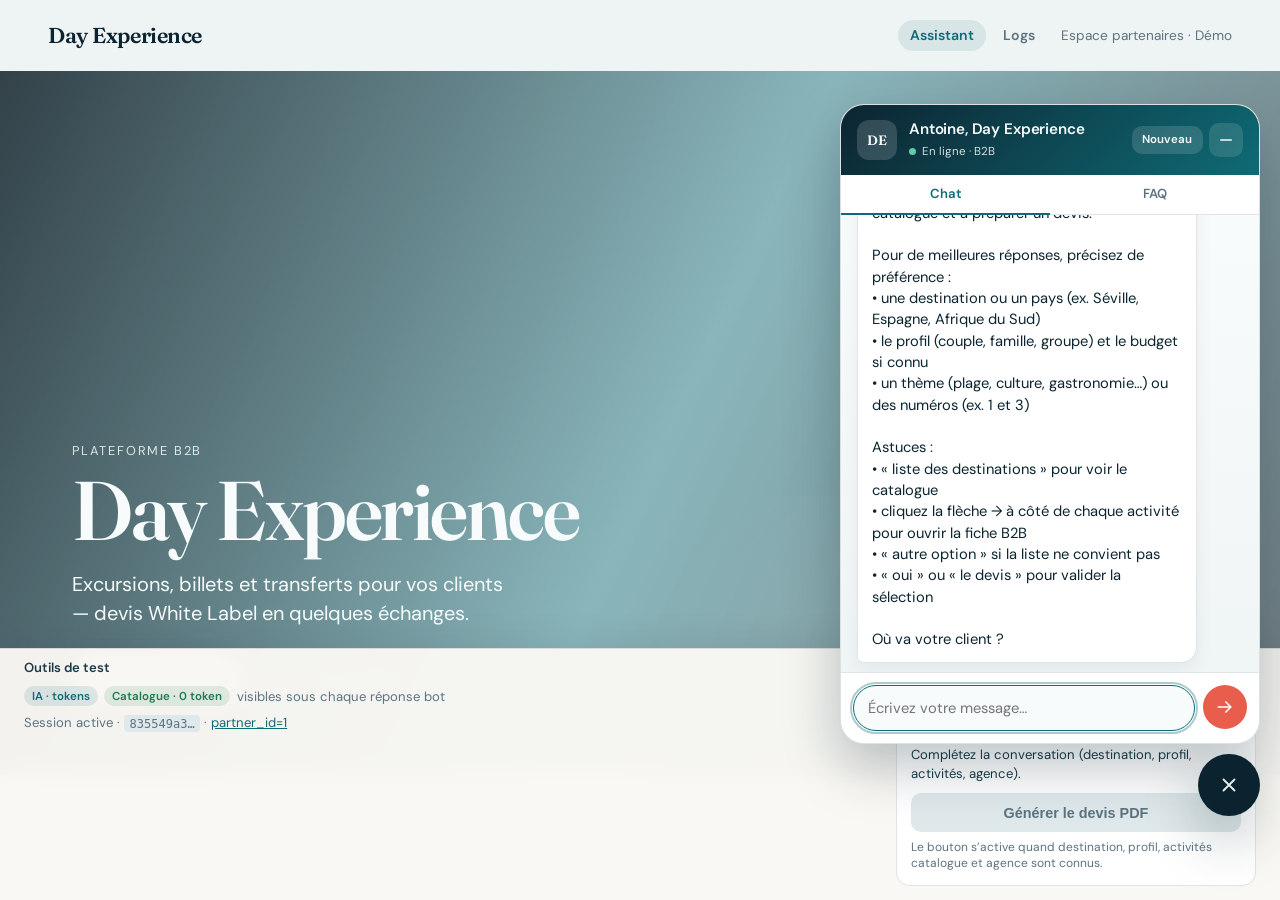
==== commit 800d41ba: "Add ops logs dashboard and polish landing/chat widget for demo screenshots. New /logs page (API + br" ====
--- a/frontend/index.html
+++ b/frontend/index.html
@@ -10,23 +10,30 @@
   <link rel="stylesheet" href="styles.css" />
 </head>
 <body>
-  <!-- Backdrop : site Day Experience (démo) -->
   <div class="site">
     <nav class="site-nav">
-      <span class="brand">Day Experience</span>
-      <span class="nav-meta">Espace partenaires · Démo</span>
+      <a class="brand" href="/">Day Experience</a>
+      <div class="nav-links">
+        <a href="/" class="nav-link is-active">Assistant</a>
+        <a href="/logs" class="nav-link">Logs</a>
+        <span class="nav-meta">Espace partenaires · Démo</span>
+      </div>
     </nav>
 
     <section class="hero">
+      <div class="hero-media" aria-hidden="true"></div>
       <div class="hero-copy">
         <p class="hero-kicker">Plateforme B2B</p>
         <h1 class="hero-title">Day Experience</h1>
         <p class="hero-lead">
           Excursions, billets et transferts pour vos clients — devis White Label en quelques échanges.
         </p>
-        <p class="hero-hint">
-          L’assistant partenaire s’ouvre en bas à droite.
-        </p>
+        <div class="hero-actions">
+          <button type="button" id="hero-open-chat" class="hero-cta">
+            Ouvrir l’assistant
+          </button>
+          <a href="/logs" class="hero-secondary">Voir les logs ops →</a>
+        </div>
       </div>
     </section>
 
@@ -35,7 +42,6 @@
     </section>
   </div>
 
-  <!-- Launcher flotant -->
   <button
     type="button"
     id="chat-launcher"
@@ -59,7 +65,6 @@
     </span>
   </button>
 
-  <!-- Widget chat popup -->
   <aside
     id="chat-widget"
     class="chat-widget"
@@ -166,7 +171,6 @@
     </div>
   </aside>
 
-  <!-- Dock test : tokens + devis (conservé pour QA) -->
   <aside class="dev-dock" aria-label="Outils de test">
     <button type="button" id="dock-toggle" class="dock-toggle" aria-expanded="true">
       <span>Outils de test</span>
--- a/frontend/styles.css
+++ b/frontend/styles.css
@@ -1,21 +1,21 @@
 :root {
   --ink: #0c2430;
   --ink-soft: #1a3a48;
-  --sand: #f3efe6;
-  --sand-deep: #e7e0d2;
-  --foam: #faf8f4;
+  --sand: #eef3f4;
+  --sand-deep: #dfe8ea;
+  --foam: #f7fbfb;
   --sea: #0e6b75;
   --sea-bright: #128a96;
   --coral: #e85d4c;
   --coral-deep: #d44938;
   --mist: #5c7380;
   --line: rgba(12, 36, 48, 0.12);
-  --shadow: 0 18px 50px rgba(12, 36, 48, 0.22);
-  --radius-lg: 22px;
+  --shadow: 0 22px 56px rgba(12, 36, 48, 0.28);
+  --radius-lg: 24px;
   --font-display: "Fraunces", Georgia, serif;
   --font-body: "DM Sans", sans-serif;
-  --widget-w: min(400px, calc(100vw - 1.5rem));
-  --widget-h: min(620px, calc(100vh - 7.5rem));
+  --widget-w: min(420px, calc(100vw - 1.5rem));
+  --widget-h: min(640px, calc(100vh - 7rem));
   --dock-h: auto;
 }
 
@@ -45,7 +45,7 @@
 
 .site-nav {
   display: flex;
-  align-items: baseline;
+  align-items: center;
   justify-content: space-between;
   gap: 1rem;
   padding: 1.25rem clamp(1.25rem, 4vw, 3rem);
@@ -58,11 +58,42 @@
   font-size: 1.35rem;
   font-weight: 600;
   letter-spacing: -0.02em;
+  color: inherit;
+  text-decoration: none;
+}
+
+.nav-links {
+  display: flex;
+  align-items: center;
+  gap: 0.35rem;
+  flex-wrap: wrap;
+  justify-content: flex-end;
+}
+
+.nav-link {
+  font-size: 0.88rem;
+  font-weight: 600;
+  color: var(--mist);
+  text-decoration: none;
+  padding: 0.4rem 0.75rem;
+  border-radius: 999px;
+  transition: color 0.15s ease, background 0.15s ease;
+}
+
+.nav-link:hover {
+  color: var(--ink);
+  background: rgba(12, 36, 48, 0.05);
+}
+
+.nav-link.is-active {
+  color: var(--sea);
+  background: rgba(14, 107, 117, 0.1);
 }
 
 .nav-meta {
   font-size: 0.85rem;
   color: var(--mist);
+  margin-left: 0.5rem;
 }
 
 .hero {
@@ -70,18 +101,25 @@
   position: relative;
   display: grid;
   align-items: end;
-  min-height: 72vh;
+  min-height: 78vh;
   padding: clamp(2rem, 6vw, 4.5rem);
-  background:
-    linear-gradient(115deg, rgba(12, 36, 48, 0.72) 0%, rgba(14, 107, 117, 0.45) 48%, rgba(232, 93, 76, 0.28) 100%),
-    radial-gradient(ellipse 80% 60% at 70% 40%, rgba(18, 138, 150, 0.35), transparent 55%),
-    linear-gradient(160deg, #0c2430 0%, #134e5a 42%, #1f6f6a 70%, #c96b4a 100%);
   color: var(--foam);
   overflow: hidden;
   animation: hero-in 0.9s ease-out both;
 }
 
-.hero::after {
+.hero-media {
+  position: absolute;
+  inset: 0;
+  background:
+    linear-gradient(115deg, rgba(7, 24, 32, 0.82) 0%, rgba(14, 107, 117, 0.45) 52%, rgba(7, 24, 32, 0.55) 100%),
+    url("https://images.unsplash.com/photo-1488646953014-85cb44e25828?auto=format&fit=crop&w=1920&q=80")
+      center / cover no-repeat;
+  transform: scale(1.02);
+  animation: hero-zoom 18s ease-in-out infinite alternate;
+}
+
+.hero-media::after {
   content: "";
   position: absolute;
   inset: auto -10% -30% 40%;
@@ -94,7 +132,7 @@
 .hero-copy {
   position: relative;
   z-index: 1;
-  max-width: 34rem;
+  max-width: 36rem;
 }
 
 .hero-kicker {
@@ -124,11 +162,46 @@
   animation: rise 0.85s 0.22s ease-out both;
 }
 
-.hero-hint {
-  margin: 1.75rem 0 0;
+.hero-actions {
+  display: flex;
+  flex-wrap: wrap;
+  align-items: center;
+  gap: 1rem;
+  margin-top: 1.75rem;
+  animation: rise 0.85s 0.35s ease-out both;
+}
+
+.hero-cta {
+  border: none;
+  border-radius: 999px;
+  padding: 0.85rem 1.35rem;
+  background: var(--foam);
+  color: var(--ink);
+  font: inherit;
+  font-size: 0.95rem;
+  font-weight: 700;
+  cursor: pointer;
+  box-shadow: 0 10px 28px rgba(0, 0, 0, 0.22);
+  transition: transform 0.18s ease, box-shadow 0.18s ease;
+}
+
+.hero-cta:hover {
+  transform: translateY(-2px);
+  box-shadow: 0 14px 34px rgba(0, 0, 0, 0.28);
+}
+
+.hero-secondary {
+  color: rgba(247, 251, 251, 0.88);
   font-size: 0.92rem;
-  opacity: 0.75;
-  animation: rise 0.85s 0.35s ease-out both;
+  font-weight: 600;
+  text-decoration: none;
+  border-bottom: 1px solid rgba(247, 251, 251, 0.35);
+  padding-bottom: 0.1rem;
+}
+
+.hero-secondary:hover {
+  color: #fff;
+  border-bottom-color: #fff;
 }
 
 .site-strip {
@@ -148,6 +221,11 @@
   to { opacity: 1; }
 }
 
+@keyframes hero-zoom {
+  from { transform: scale(1.02); }
+  to { transform: scale(1.08); }
+}
+
 @keyframes rise {
   from { opacity: 0; transform: translateY(14px); }
   to { opacity: 1; transform: translateY(0); }
@@ -166,6 +244,16 @@
 @keyframes pulse-dot {
   0%, 100% { opacity: 1; transform: scale(1); }
   50% { opacity: 0.55; transform: scale(0.85); }
+}
+
+@keyframes launcher-pulse {
+  0%, 100% { box-shadow: var(--shadow), 0 0 0 0 rgba(14, 107, 117, 0.35); }
+  50% { box-shadow: var(--shadow), 0 0 0 12px rgba(14, 107, 117, 0); }
+}
+
+@keyframes typing-bounce {
+  0%, 80%, 100% { transform: translateY(0); opacity: 0.45; }
+  40% { transform: translateY(-3px); opacity: 1; }
 }
 
 /* ——— Launcher ——— */
@@ -174,8 +262,8 @@
   right: 1.25rem;
   bottom: 5.25rem;
   z-index: 40;
-  width: 60px;
-  height: 60px;
+  width: 62px;
+  height: 62px;
   border: none;
   border-radius: 999px;
   background: var(--sea);
@@ -185,11 +273,13 @@
   display: grid;
   place-items: center;
   transition: transform 0.2s ease, background 0.2s ease, box-shadow 0.2s ease;
+  animation: launcher-pulse 2.4s ease-out infinite;
 }
 
 .chat-launcher:hover {
   background: var(--sea-bright);
   transform: translateY(-2px) scale(1.03);
+  animation: none;
 }
 
 .chat-launcher:focus-visible {
@@ -199,6 +289,7 @@
 
 .chat-launcher.is-open {
   background: var(--ink);
+  animation: none;
 }
 
 .launcher-icon {
@@ -589,24 +680,26 @@
   display: inline-flex;
   align-items: center;
   justify-content: center;
-  margin-left: 0.35rem;
-  padding: 0.05rem 0.35rem;
-  font-size: 1.05em;
-  font-weight: 600;
+  margin-left: 0.4rem;
+  padding: 0.12rem 0.45rem;
+  font-size: 1.1em;
+  font-weight: 700;
   line-height: 1;
-  color: var(--sea, #0c2430);
+  color: var(--sea);
   text-decoration: none;
   word-break: normal;
-  border-radius: 6px;
-  background: rgba(12, 36, 48, 0.06);
+  border-radius: 8px;
+  background: rgba(14, 107, 117, 0.1);
+  border: 1px solid rgba(14, 107, 117, 0.18);
   vertical-align: middle;
-  transition: background 0.15s ease, transform 0.15s ease;
+  transition: background 0.15s ease, transform 0.15s ease, border-color 0.15s ease;
 }
 
 .message-body a.activity-arrow:hover {
   opacity: 1;
-  background: rgba(12, 36, 48, 0.12);
-  transform: translateX(2px);
+  background: rgba(14, 107, 117, 0.18);
+  border-color: rgba(14, 107, 117, 0.35);
+  transform: translateX(3px);
 }
 
 .message.bot {
@@ -615,7 +708,7 @@
   border: 1px solid var(--line);
   border-bottom-left-radius: 6px;
   color: var(--ink);
-  box-shadow: 0 4px 14px rgba(12, 36, 48, 0.05);
+  box-shadow: 0 6px 18px rgba(12, 36, 48, 0.06);
 }
 
 .message.user {
@@ -623,7 +716,29 @@
   background: var(--sea);
   color: var(--foam);
   border-bottom-right-radius: 6px;
-}
+  box-shadow: 0 6px 16px rgba(14, 107, 117, 0.25);
+}
+
+.message.typing {
+  padding: 0.85rem 1rem;
+}
+
+.typing-dots {
+  display: inline-flex;
+  gap: 0.28rem;
+  align-items: center;
+}
+
+.typing-dots span {
+  width: 7px;
+  height: 7px;
+  border-radius: 50%;
+  background: var(--mist);
+  animation: typing-bounce 1.1s ease-in-out infinite;
+}
+
+.typing-dots span:nth-child(2) { animation-delay: 0.15s; }
+.typing-dots span:nth-child(3) { animation-delay: 0.3s; }
 
 .usage-badge {
   margin-top: 0.45rem;
